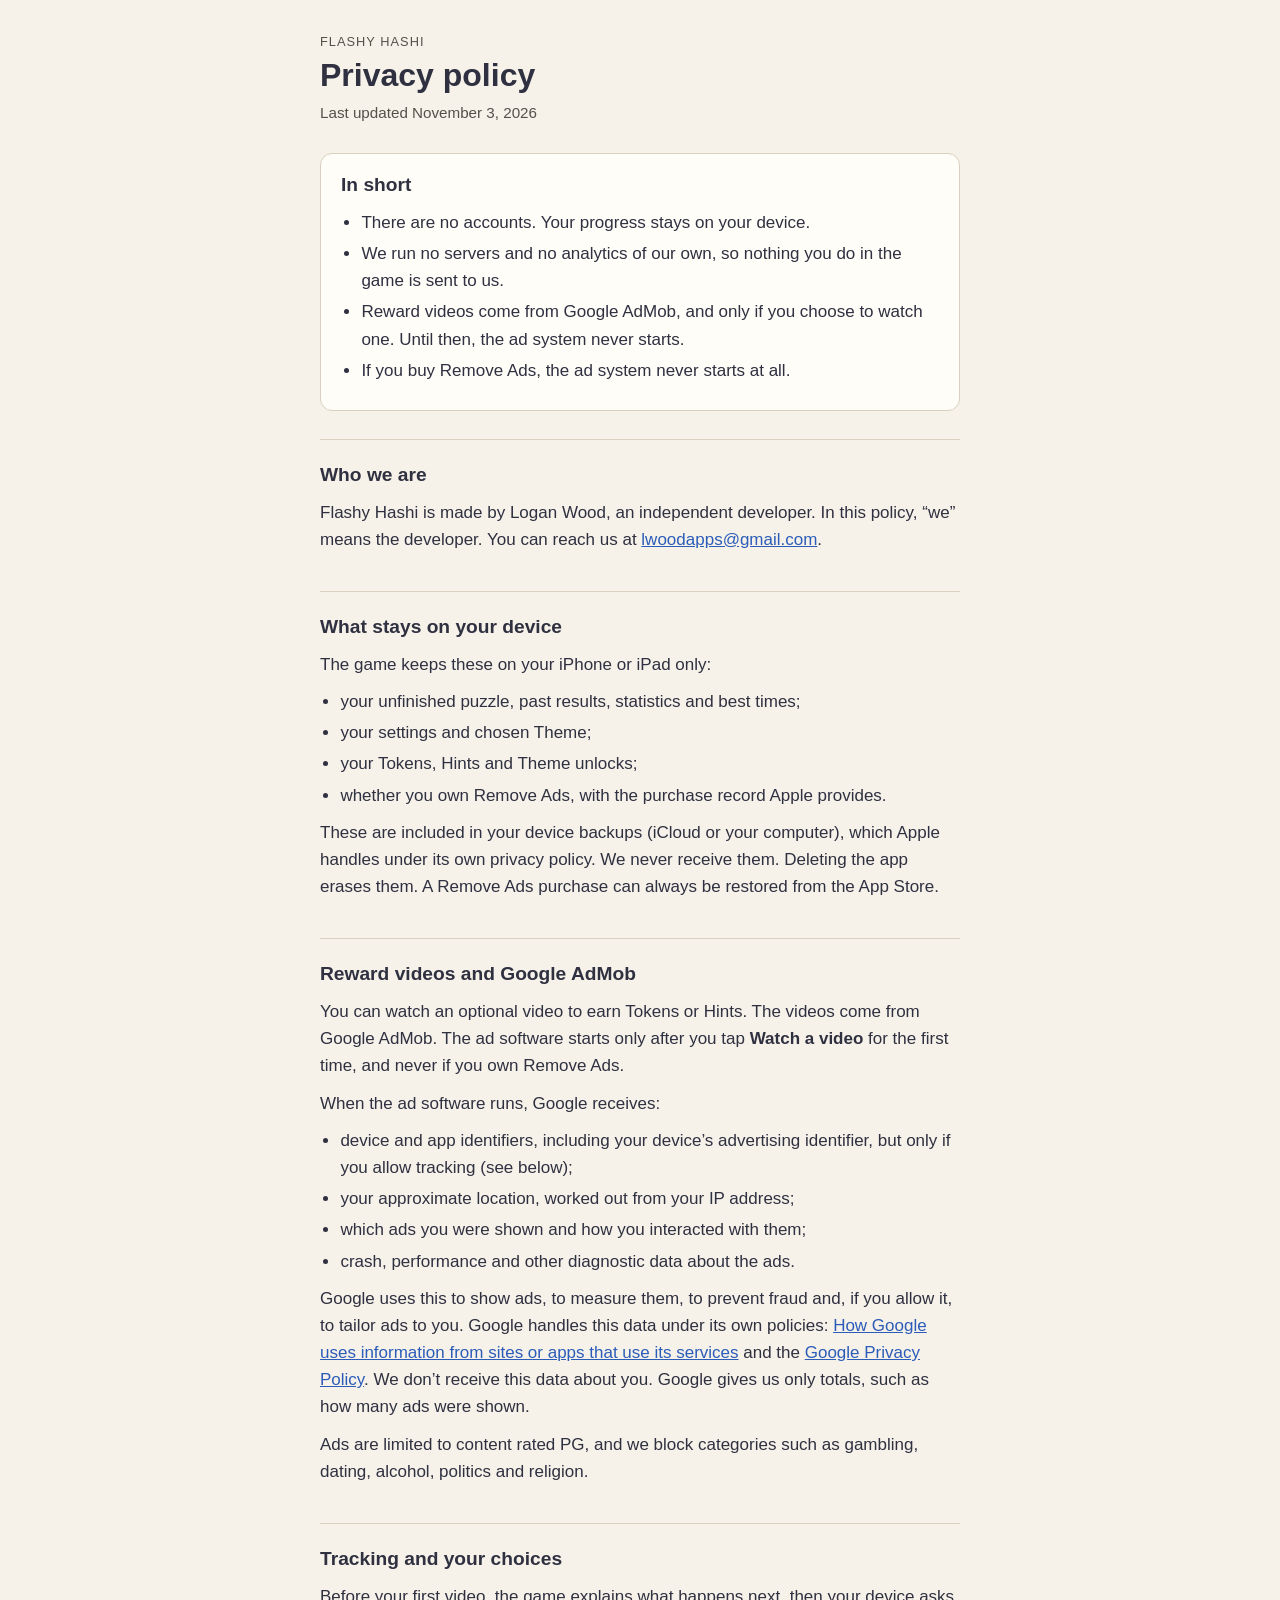
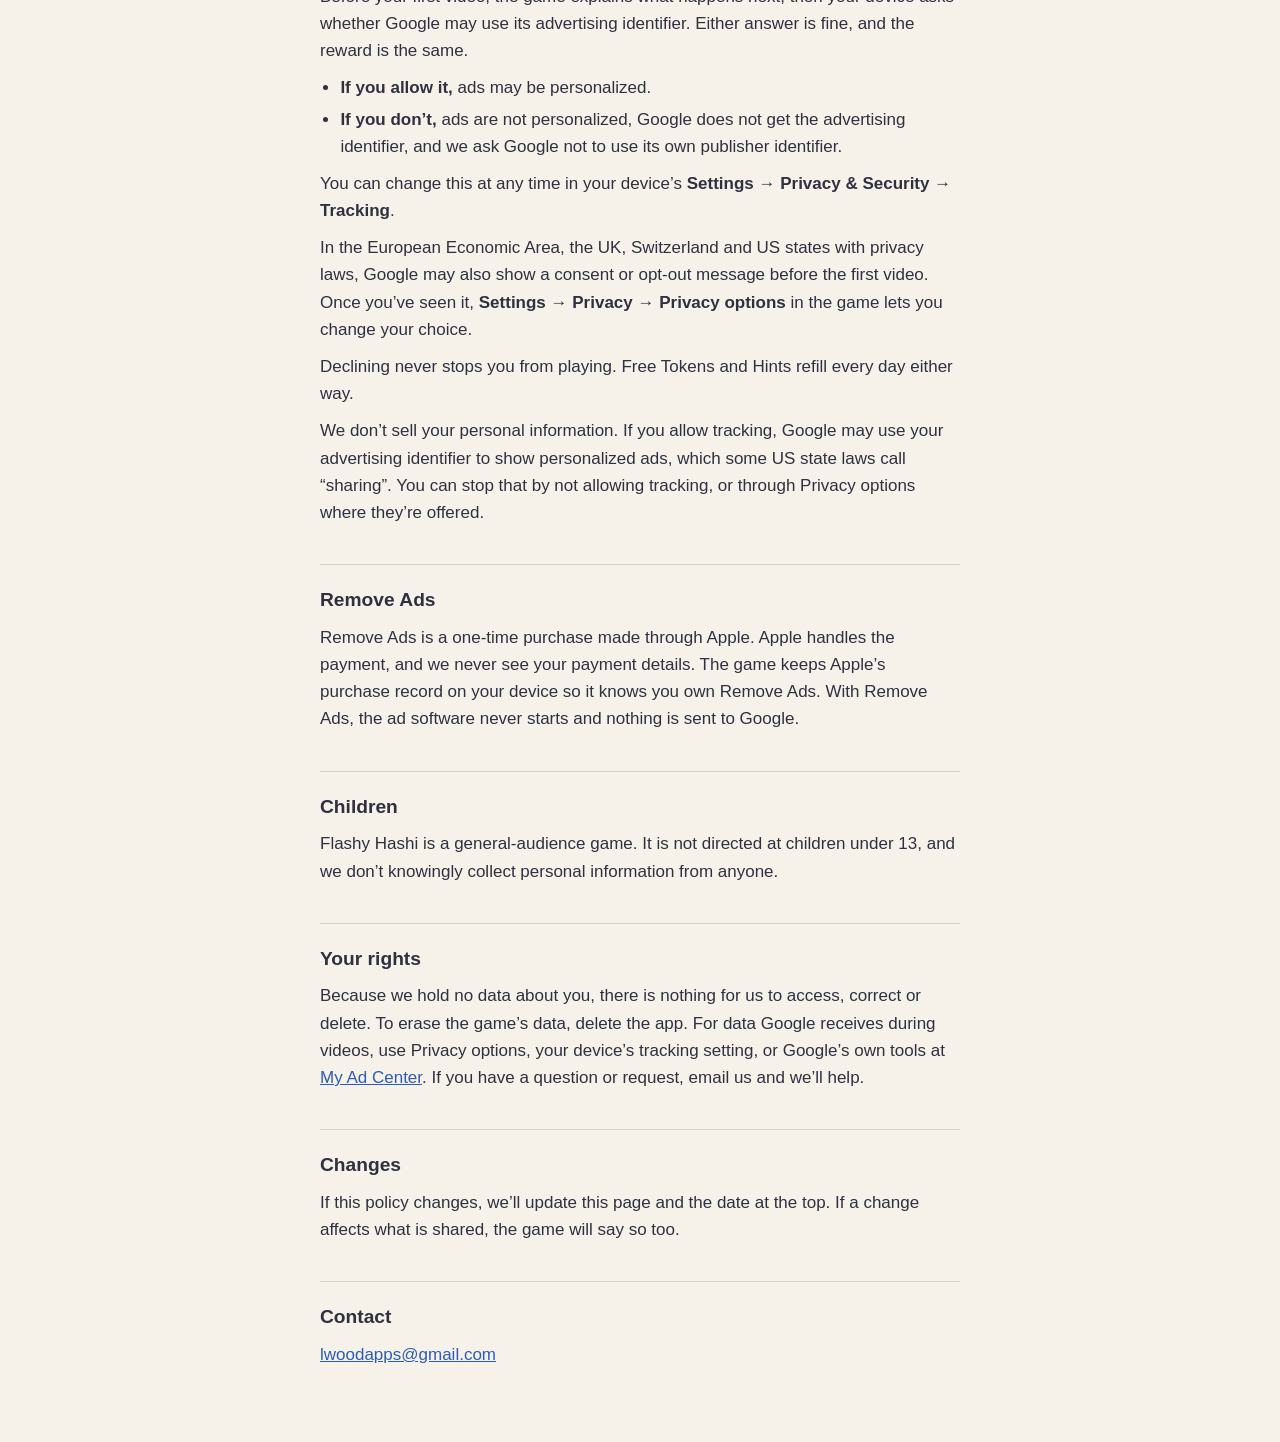
==== flashy-hashi/index.html @ a5ddef85 "Flashy Hashi privacy policy Co-Authored-By: Claude Opus 5.5 <noreply@anthropic.com>" ====
<!doctype html>
<html lang="en">
<head>
<meta charset="utf-8">
<meta name="viewport" content="width=device-width, initial-scale=1, viewport-fit=cover">
<title>Flashy Hashi Privacy Policy</title>
<link rel="stylesheet" href="../style.css">
</head>
<body>
<main>
<header>
<p class="kicker">Flashy Hashi</p>
<h1>Privacy policy</h1>
<p class="updated">Last updated November 3, 2026</p>
</header>

<section class="summary">
<h2>In short</h2>
<ul>
<li>There are no accounts. Your progress stays on your device.</li>
<li>We run no servers and no analytics of our own, so nothing you do in the game is sent to us.</li>
<li>Reward videos come from Google AdMob, and only if you choose to watch one. Until then, the ad system never starts.</li>
<li>If you buy Remove Ads, the ad system never starts at all.</li>
</ul>
</section>

<section>
<h2>Who we are</h2>
<p>Flashy Hashi is made by Logan Wood, an independent developer. In this policy, “we” means the developer. You can reach us at <a href="mailto:lwoodapps@gmail.com">lwoodapps@gmail.com</a>.</p>
</section>

<section>
<h2>What stays on your device</h2>
<p>The game keeps these on your iPhone or iPad only:</p>
<ul>
<li>your unfinished puzzle, past results, statistics and best times;</li>
<li>your settings and chosen Theme;</li>
<li>your Tokens, Hints and Theme unlocks;</li>
<li>whether you own Remove Ads, with the purchase record Apple provides.</li>
</ul>
<p>These are included in your device backups (iCloud or your computer), which Apple handles under its own privacy policy. We never receive them. Deleting the app erases them. A Remove Ads purchase can always be restored from the App Store.</p>
</section>

<section>
<h2>Reward videos and Google AdMob</h2>
<p>You can watch an optional video to earn Tokens or Hints. The videos come from Google AdMob. The ad software starts only after you tap <strong>Watch a video</strong> for the first time, and never if you own Remove Ads.</p>
<p>When the ad software runs, Google receives:</p>
<ul>
<li>device and app identifiers, including your device’s advertising identifier, but only if you allow tracking (see below);</li>
<li>your approximate location, worked out from your IP address;</li>
<li>which ads you were shown and how you interacted with them;</li>
<li>crash, performance and other diagnostic data about the ads.</li>
</ul>
<p>Google uses this to show ads, to measure them, to prevent fraud and, if you allow it, to tailor ads to you. Google handles this data under its own policies: <a href="https://policies.google.com/technologies/partner-sites">How Google uses information from sites or apps that use its services</a> and the <a href="https://policies.google.com/privacy">Google Privacy Policy</a>. We don’t receive this data about you. Google gives us only totals, such as how many ads were shown.</p>
<p>Ads are limited to content rated PG, and we block categories such as gambling, dating, alcohol, politics and religion.</p>
</section>

<section>
<h2>Tracking and your choices</h2>
<p>Before your first video, the game explains what happens next, then your device asks whether Google may use its advertising identifier. Either answer is fine, and the reward is the same.</p>
<ul>
<li><strong>If you allow it,</strong> ads may be personalized.</li>
<li><strong>If you don’t,</strong> ads are not personalized, Google does not get the advertising identifier, and we ask Google not to use its own publisher identifier.</li>
</ul>
<p>You can change this at any time in your device’s <strong>Settings → Privacy &amp; Security → Tracking</strong>.</p>
<p>In the European Economic Area, the UK, Switzerland and US states with privacy laws, Google may also show a consent or opt-out message before the first video. Once you’ve seen it, <strong>Settings → Privacy → Privacy options</strong> in the game lets you change your choice.</p>
<p>Declining never stops you from playing. Free Tokens and Hints refill every day either way.</p>
<p>We don’t sell your personal information. If you allow tracking, Google may use your advertising identifier to show personalized ads, which some US state laws call “sharing”. You can stop that by not allowing tracking, or through Privacy options where they’re offered.</p>
</section>

<section>
<h2>Remove Ads</h2>
<p>Remove Ads is a one-time purchase made through Apple. Apple handles the payment, and we never see your payment details. The game keeps Apple’s purchase record on your device so it knows you own Remove Ads. With Remove Ads, the ad software never starts and nothing is sent to Google.</p>
</section>

<section>
<h2>Children</h2>
<p>Flashy Hashi is a general-audience game. It is not directed at children under 13, and we don’t knowingly collect personal information from anyone.</p>
</section>

<section>
<h2>Your rights</h2>
<p>Because we hold no data about you, there is nothing for us to access, correct or delete. To erase the game’s data, delete the app. For data Google receives during videos, use Privacy options, your device’s tracking setting, or Google’s own tools at <a href="https://myadcenter.google.com">My Ad Center</a>. If you have a question or request, email us and we’ll help.</p>
</section>

<section>
<h2>Changes</h2>
<p>If this policy changes, we’ll update this page and the date at the top. If a change affects what is shared, the game will say so too.</p>
</section>

<section>
<h2>Contact</h2>
<p><a href="mailto:lwoodapps@gmail.com">lwoodapps@gmail.com</a></p>
</section>
</main>
</body>
</html>
---- style.css ----
:root{--bg:#f6f2ea;--fg:#2f3040;--muted:#55504a;--rule:#d9d0bf;--link:#2b5cb8;--card:#fffdf8}
@media (prefers-color-scheme: dark){:root:not([data-theme="light"]){--bg:#0b1a24;--fg:#eefbfc;--muted:#a9c9cd;--rule:#2b4d58;--link:#8fb8ff;--card:#13303b;color-scheme:dark}}
:root[data-theme="dark"]{--bg:#0b1a24;--fg:#eefbfc;--muted:#a9c9cd;--rule:#2b4d58;--link:#8fb8ff;--card:#13303b;color-scheme:dark}
body{background:var(--bg);color:var(--fg);font:17px/1.6 -apple-system,BlinkMacSystemFont,"Segoe UI",Roboto,sans-serif;margin:0;padding-left:max(16px,env(safe-area-inset-left,0px));padding-right:max(16px,env(safe-area-inset-right,0px));padding-block:32px 64px}
main{max-width:40rem;margin:0 auto;display:flex;flex-direction:column;gap:28px}
.kicker{margin:0;font-size:.8rem;letter-spacing:.08em;text-transform:uppercase;color:var(--muted)}
h1{margin:4px 0 0;font-size:2rem;line-height:1.2;text-wrap:balance}
h2{margin:0 0 8px;font-size:1.2rem;text-wrap:balance}
.updated{margin:6px 0 0;color:var(--muted);font-size:.95rem}
p,ul{margin:0 0 10px} ul{padding-left:1.2em} li{margin-bottom:4px}
section{border-top:1px solid var(--rule);padding-top:20px}
.summary{background:var(--card);border:1px solid var(--rule);border-radius:12px;padding:16px 20px}
a{color:var(--link);overflow-wrap:anywhere}
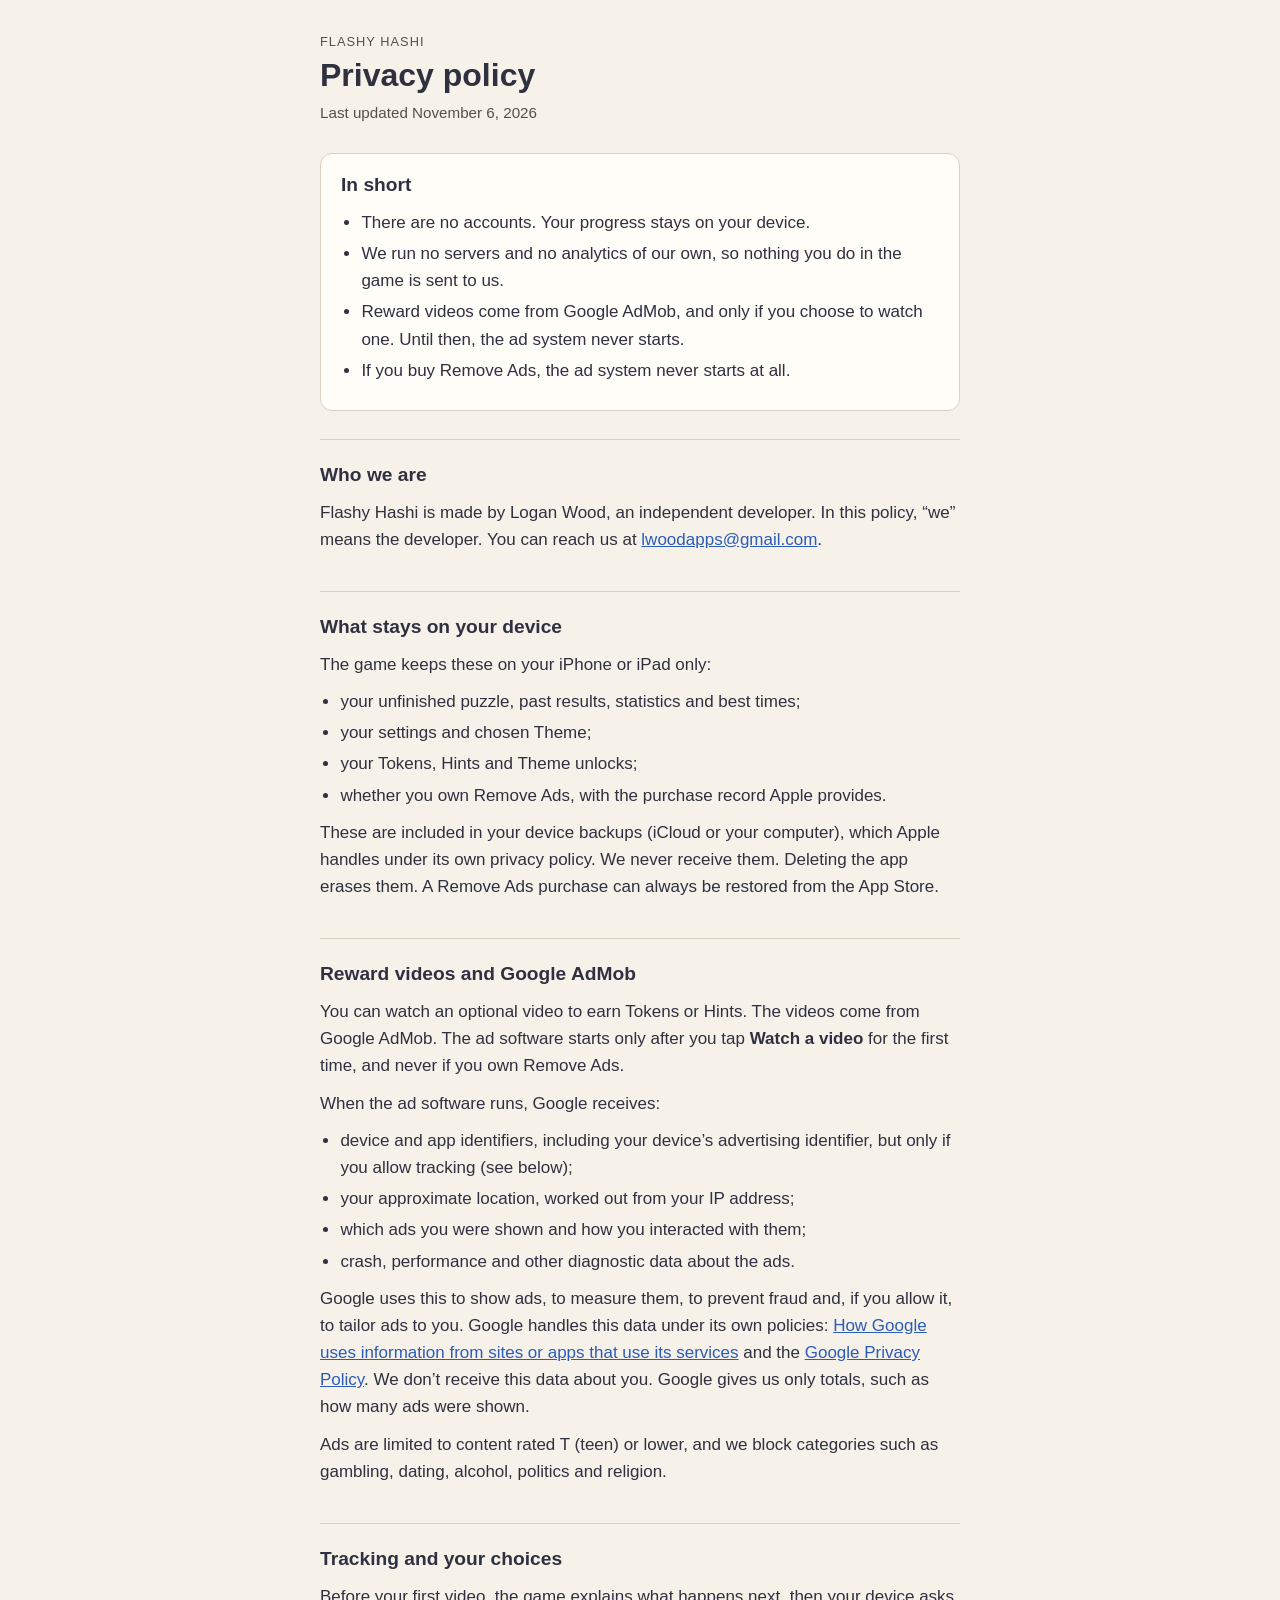
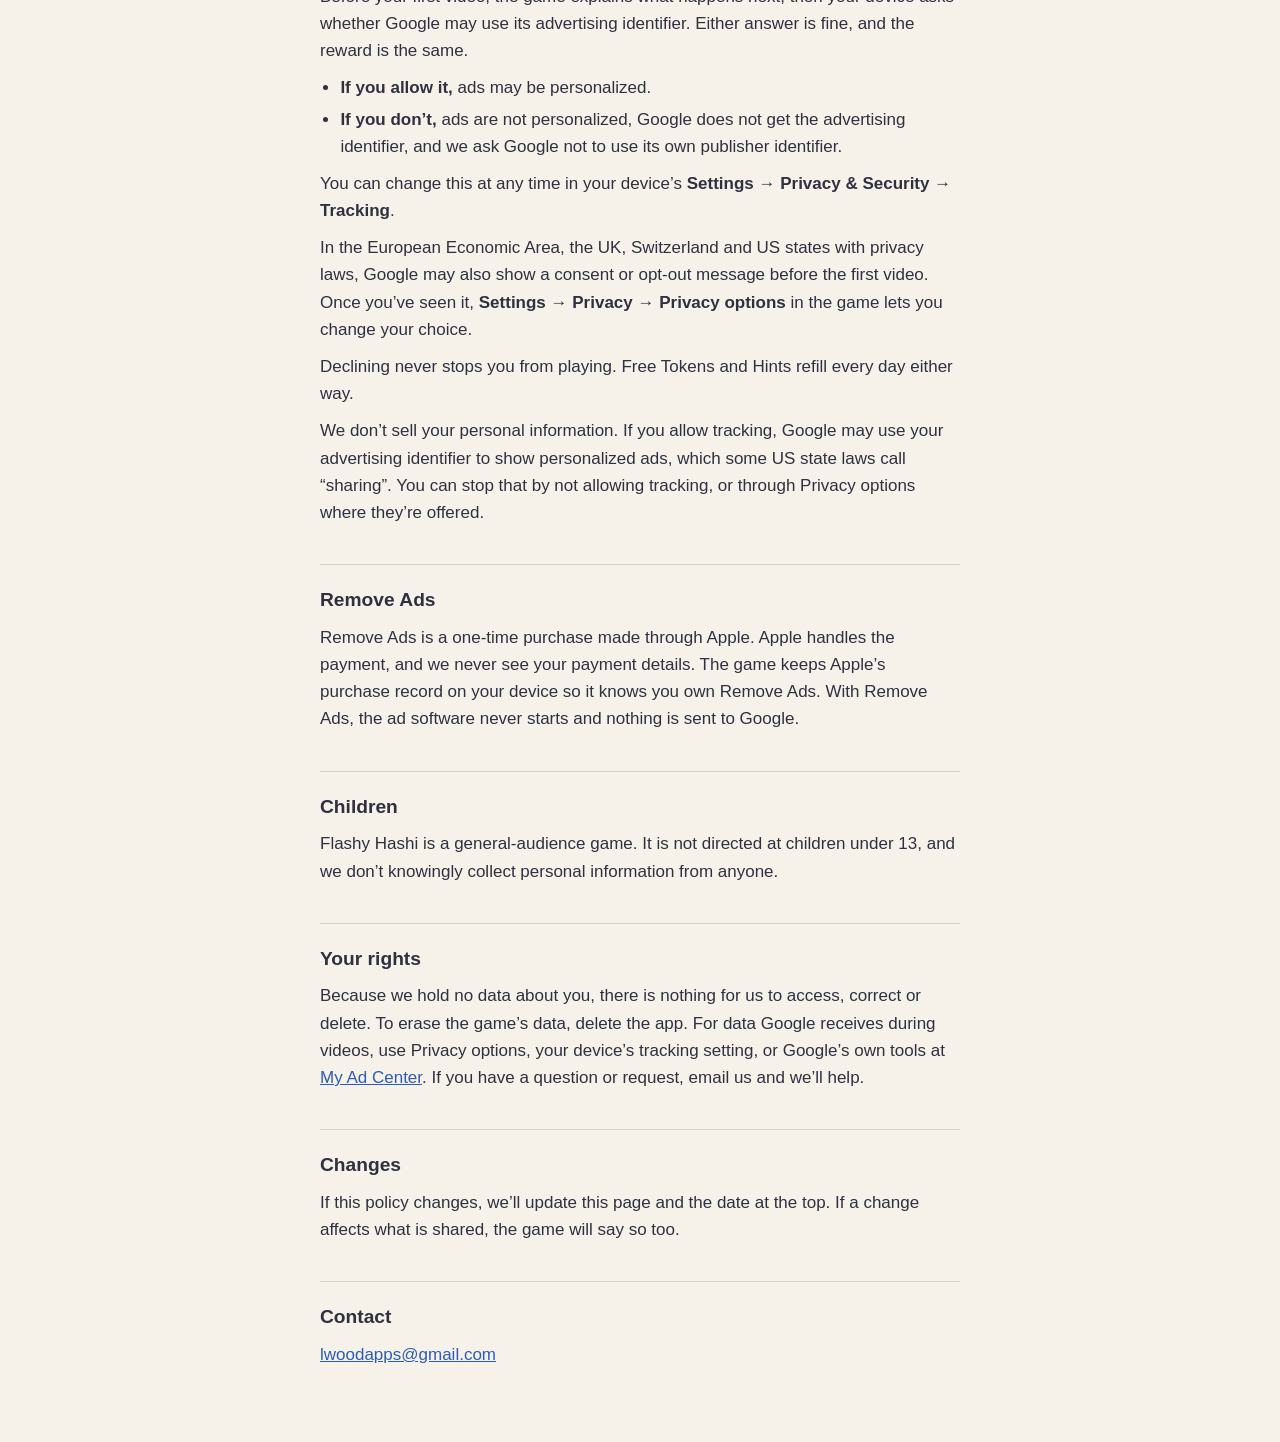
==== commit 20416236: "Flashy Hashi policy: ads rated T (teen) or lower, not PG Co-Authored-By: Claude Opus 5.5 <noreply@an" ====
--- a/flashy-hashi/index.html
+++ b/flashy-hashi/index.html
@@ -11,7 +11,7 @@
 <header>
 <p class="kicker">Flashy Hashi</p>
 <h1>Privacy policy</h1>
-<p class="updated">Last updated November 3, 2026</p>
+<p class="updated">Last updated November 6, 2026</p>
 </header>
 
 <section class="summary">
@@ -52,7 +52,7 @@
 <li>crash, performance and other diagnostic data about the ads.</li>
 </ul>
 <p>Google uses this to show ads, to measure them, to prevent fraud and, if you allow it, to tailor ads to you. Google handles this data under its own policies: <a href="https://policies.google.com/technologies/partner-sites">How Google uses information from sites or apps that use its services</a> and the <a href="https://policies.google.com/privacy">Google Privacy Policy</a>. We don’t receive this data about you. Google gives us only totals, such as how many ads were shown.</p>
-<p>Ads are limited to content rated PG, and we block categories such as gambling, dating, alcohol, politics and religion.</p>
+<p>Ads are limited to content rated T (teen) or lower, and we block categories such as gambling, dating, alcohol, politics and religion.</p>
 </section>
 
 <section>
